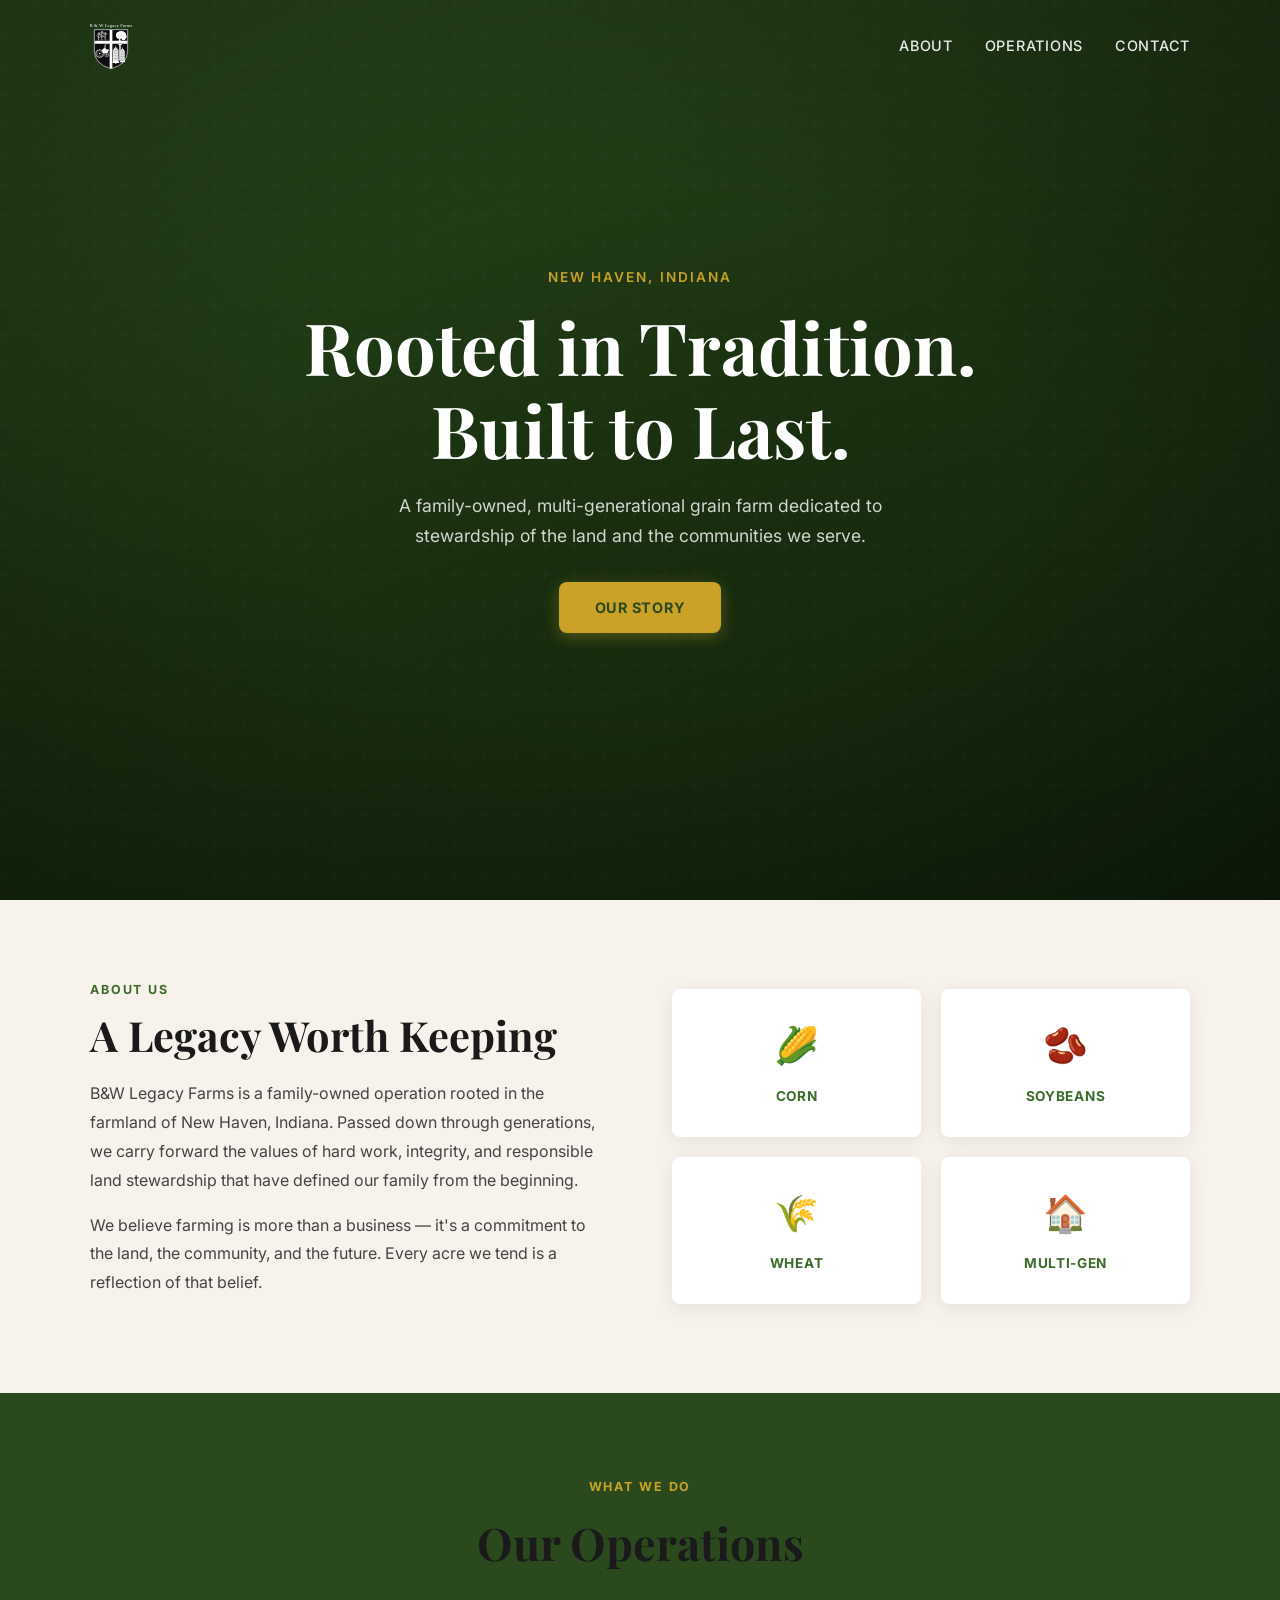
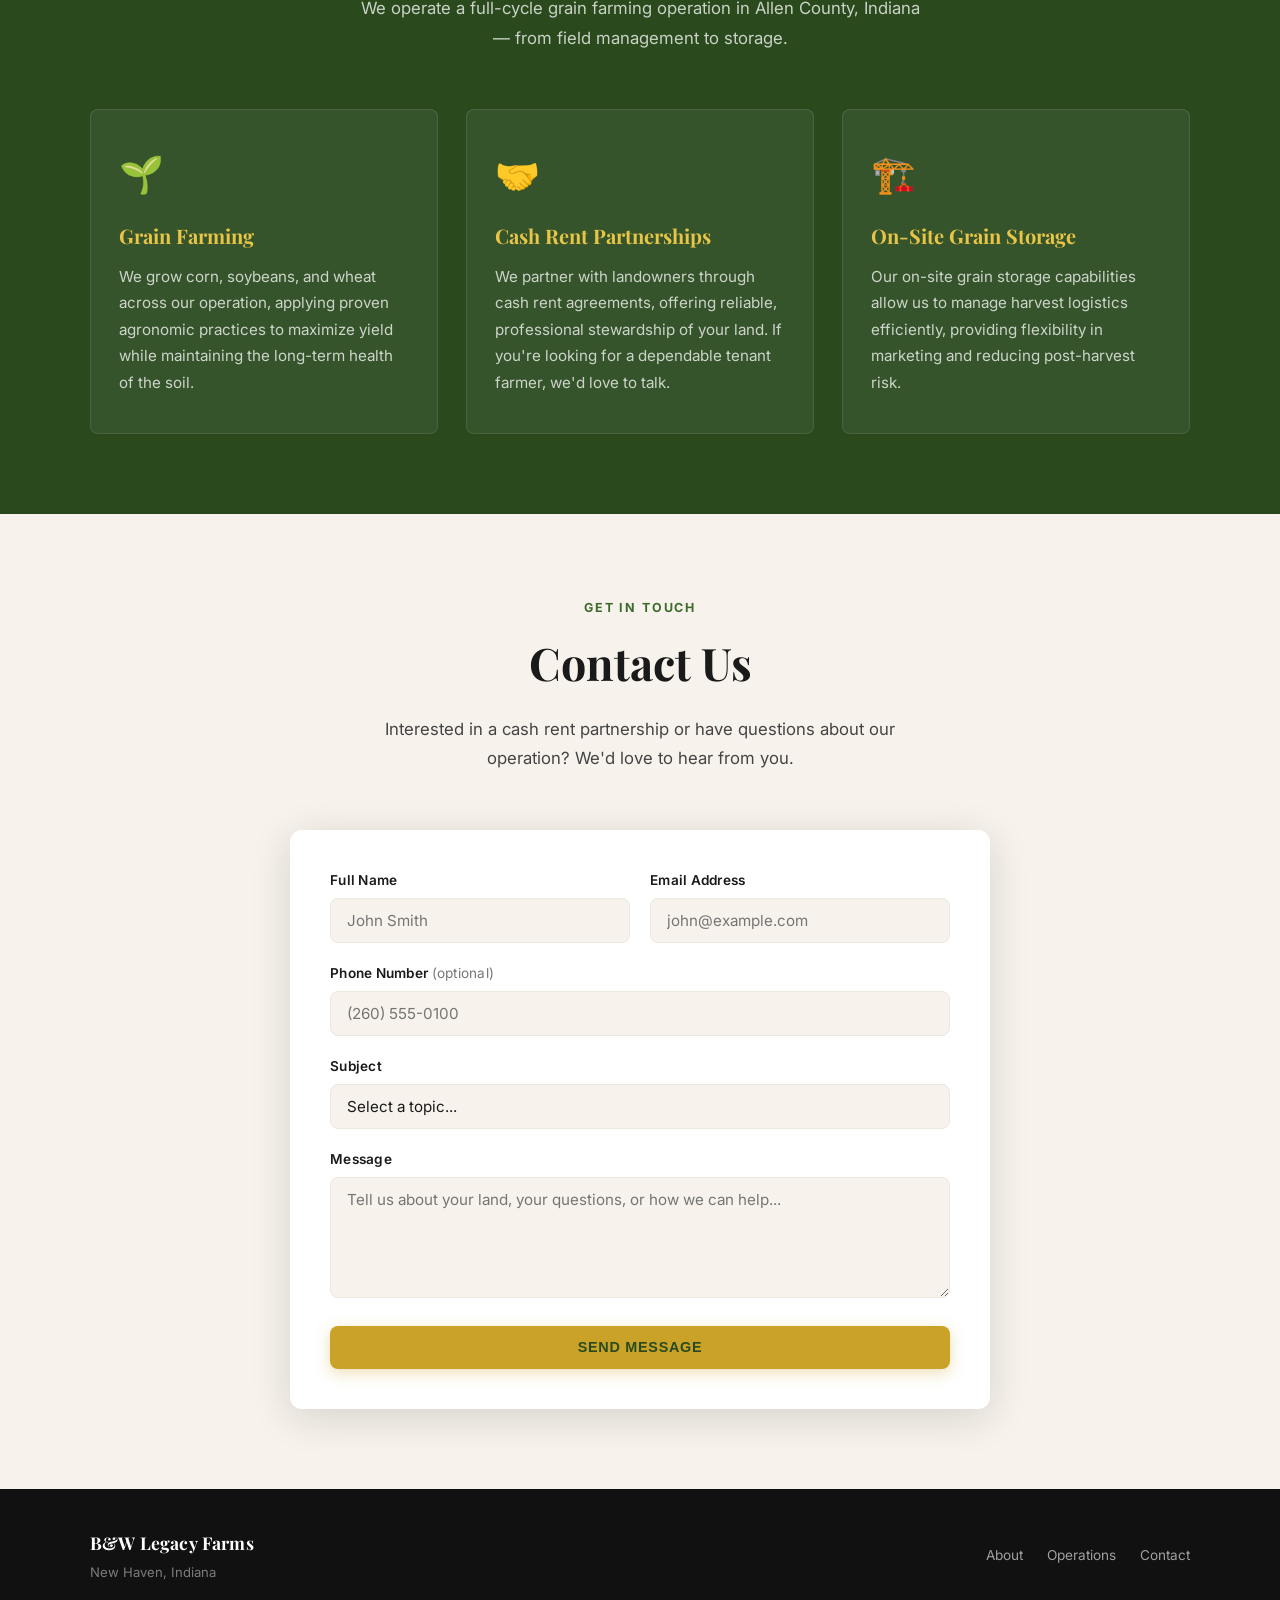
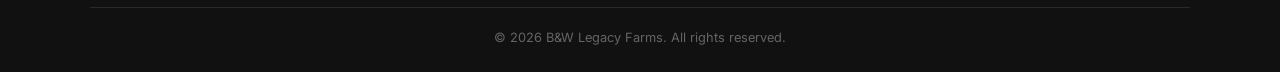
==== index.html @ fc4a896f "Initial commit: B&W Legacy Farms website" ====
<!DOCTYPE html>
<html lang="en">
<head>
  <meta charset="UTF-8" />
  <meta name="viewport" content="width=device-width, initial-scale=1.0" />
  <title>B&W Legacy Farms | New Haven, Indiana</title>
  <meta name="description" content="B&W Legacy Farms — a family-owned, multi-generational grain farm in New Haven, Indiana. Corn, soybeans, wheat, cash rentals, and on-site grain storage." />
  <link rel="stylesheet" href="css/style.css" />
  <link rel="preconnect" href="https://fonts.googleapis.com" />
  <link rel="preconnect" href="https://fonts.gstatic.com" crossorigin />
  <link href="https://fonts.googleapis.com/css2?family=Playfair+Display:wght@400;600;700&family=Inter:wght@300;400;500;600&display=swap" rel="stylesheet" />
</head>
<body>

  <!-- Navigation -->
  <nav id="navbar">
    <div class="nav-inner">
      <a href="#home" class="nav-logo">
        <img src="images/logo.svg" alt="B&W Legacy Farms" style="height:52px;width:auto;" />
      </a>
      <button class="nav-toggle" id="navToggle" aria-label="Toggle menu">&#9776;</button>
      <ul class="nav-links" id="navLinks">
        <li><a href="#about">About</a></li>
        <li><a href="#operations">Operations</a></li>
        <li><a href="#contact">Contact</a></li>
      </ul>
    </div>
  </nav>

  <!-- Hero -->
  <section id="home" class="hero">
    <div class="hero-overlay"></div>
    <div class="hero-content">
      <p class="hero-eyebrow">New Haven, Indiana</p>
      <h1>Rooted in Tradition.<br>Built to Last.</h1>
      <p class="hero-sub">A family-owned, multi-generational grain farm dedicated to stewardship of the land and the communities we serve.</p>
      <a href="#about" class="btn-primary">Our Story</a>
    </div>
  </section>

  <!-- About -->
  <section id="about" class="section section-light">
    <div class="container">
      <div class="section-grid">
        <div class="section-text">
          <span class="section-label">About Us</span>
          <h2>A Legacy Worth Keeping</h2>
          <p>B&W Legacy Farms is a family-owned operation rooted in the farmland of New Haven, Indiana. Passed down through generations, we carry forward the values of hard work, integrity, and responsible land stewardship that have defined our family from the beginning.</p>
          <p>We believe farming is more than a business — it's a commitment to the land, the community, and the future. Every acre we tend is a reflection of that belief.</p>
        </div>
        <div class="section-visual">
          <div class="stat-grid">
            <div class="stat-card">
              <span class="stat-icon">🌽</span>
              <span class="stat-label">Corn</span>
            </div>
            <div class="stat-card">
              <span class="stat-icon">🫘</span>
              <span class="stat-label">Soybeans</span>
            </div>
            <div class="stat-card">
              <span class="stat-icon">🌾</span>
              <span class="stat-label">Wheat</span>
            </div>
            <div class="stat-card">
              <span class="stat-icon">🏠</span>
              <span class="stat-label">Multi-Gen</span>
            </div>
          </div>
        </div>
      </div>
    </div>
  </section>

  <!-- Operations -->
  <section id="operations" class="section section-dark">
    <div class="container">
      <div class="section-header">
        <span class="section-label">What We Do</span>
        <h2>Our Operations</h2>
        <p class="section-intro">We operate a full-cycle grain farming operation in Allen County, Indiana — from field management to storage.</p>
      </div>
      <div class="ops-grid">
        <div class="ops-card">
          <div class="ops-icon">🌱</div>
          <h3>Grain Farming</h3>
          <p>We grow corn, soybeans, and wheat across our operation, applying proven agronomic practices to maximize yield while maintaining the long-term health of the soil.</p>
        </div>
        <div class="ops-card">
          <div class="ops-icon">🤝</div>
          <h3>Cash Rent Partnerships</h3>
          <p>We partner with landowners through cash rent agreements, offering reliable, professional stewardship of your land. If you're looking for a dependable tenant farmer, we'd love to talk.</p>
        </div>
        <div class="ops-card">
          <div class="ops-icon">🏗️</div>
          <h3>On-Site Grain Storage</h3>
          <p>Our on-site grain storage capabilities allow us to manage harvest logistics efficiently, providing flexibility in marketing and reducing post-harvest risk.</p>
        </div>
      </div>
    </div>
  </section>

  <!-- Contact -->
  <section id="contact" class="section section-light">
    <div class="container container-narrow">
      <div class="section-header">
        <span class="section-label">Get In Touch</span>
        <h2>Contact Us</h2>
        <p class="section-intro">Interested in a cash rent partnership or have questions about our operation? We'd love to hear from you.</p>
      </div>
      <form class="contact-form" name="contact" method="POST" data-netlify="true" action="/thank-you.html">
        <input type="hidden" name="form-name" value="contact" />
        <div class="form-row">
          <div class="form-group">
            <label for="name">Full Name</label>
            <input type="text" id="name" name="name" placeholder="John Smith" required />
          </div>
          <div class="form-group">
            <label for="email">Email Address</label>
            <input type="email" id="email" name="email" placeholder="john@example.com" required />
          </div>
        </div>
        <div class="form-group">
          <label for="phone">Phone Number <span class="optional">(optional)</span></label>
          <input type="tel" id="phone" name="phone" placeholder="(260) 555-0100" />
        </div>
        <div class="form-group">
          <label for="subject">Subject</label>
          <select id="subject" name="subject" required>
            <option value="" disabled selected>Select a topic...</option>
            <option value="cash-rent">Cash Rent Inquiry</option>
            <option value="grain-storage">Grain Storage</option>
            <option value="general">General Question</option>
            <option value="other">Other</option>
          </select>
        </div>
        <div class="form-group">
          <label for="message">Message</label>
          <textarea id="message" name="message" rows="5" placeholder="Tell us about your land, your questions, or how we can help..." required></textarea>
        </div>
        <button type="submit" class="btn-primary btn-full">Send Message</button>
      </form>
    </div>
  </section>

  <!-- Footer -->
  <footer class="footer">
    <div class="container">
      <div class="footer-inner">
        <div class="footer-brand">
          <span class="logo-text">B&W Legacy Farms</span>
          <p>New Haven, Indiana</p>
        </div>
        <div class="footer-links">
          <a href="#about">About</a>
          <a href="#operations">Operations</a>
          <a href="#contact">Contact</a>
        </div>
      </div>
      <div class="footer-bottom">
        <p>&copy; <span id="year"></span> B&W Legacy Farms. All rights reserved.</p>
      </div>
    </div>
  </footer>

  <!-- Thank you page redirect target -->
  <script>
    // Set current year in footer
    document.getElementById('year').textContent = new Date().getFullYear();

    // Mobile nav toggle
    const toggle = document.getElementById('navToggle');
    const links = document.getElementById('navLinks');
    toggle.addEventListener('click', () => links.classList.toggle('open'));

    // Close nav on link click (mobile)
    document.querySelectorAll('.nav-links a').forEach(a => {
      a.addEventListener('click', () => links.classList.remove('open'));
    });

    // Navbar scroll effect
    window.addEventListener('scroll', () => {
      document.getElementById('navbar').classList.toggle('scrolled', window.scrollY > 50);
    });

    // Smooth scroll for anchor links
    document.querySelectorAll('a[href^="#"]').forEach(anchor => {
      anchor.addEventListener('click', function(e) {
        e.preventDefault();
        const target = document.querySelector(this.getAttribute('href'));
        if (target) target.scrollIntoView({ behavior: 'smooth' });
      });
    });
  </script>
</body>
</html>
---- css/style.css ----
/* ===========================
   B&W Legacy Farms — Stylesheet
   =========================== */

:root {
  --green-dark:   #2a4a1e;
  --green-mid:    #3d6b2c;
  --green-light:  #5a8f42;
  --gold:         #c9a227;
  --gold-light:   #e8c547;
  --earth:        #6b4a2a;
  --cream:        #f7f3ec;
  --cream-dark:   #ede8df;
  --white:        #ffffff;
  --text-dark:    #1a1a1a;
  --text-mid:     #444444;
  --text-light:   #777777;
  --font-serif:   'Playfair Display', Georgia, serif;
  --font-sans:    'Inter', system-ui, sans-serif;
  --radius:       8px;
  --shadow:       0 4px 20px rgba(0,0,0,0.08);
  --shadow-lg:    0 8px 40px rgba(0,0,0,0.14);
  --transition:   0.3s ease;
}

/* Reset */
*, *::before, *::after { box-sizing: border-box; margin: 0; padding: 0; }
html { scroll-behavior: smooth; font-size: 16px; }
body { font-family: var(--font-sans); color: var(--text-dark); background: var(--white); line-height: 1.6; }
img { max-width: 100%; display: block; }
a { text-decoration: none; color: inherit; }

/* ===========================
   Navigation
   =========================== */
#navbar {
  position: fixed;
  top: 0; left: 0; right: 0;
  z-index: 1000;
  padding: 1.25rem 2rem;
  transition: background var(--transition), box-shadow var(--transition), padding var(--transition);
}
#navbar.scrolled {
  background: rgba(42, 74, 30, 0.97);
  box-shadow: 0 2px 20px rgba(0,0,0,0.2);
  padding: 0.85rem 2rem;
}
.nav-inner {
  max-width: 1100px;
  margin: 0 auto;
  display: flex;
  align-items: center;
  justify-content: space-between;
}
.nav-logo { display: flex; align-items: center; gap: 0.75rem; }
.nav-logo img { height: 44px; width: auto; }
.logo-text {
  font-family: var(--font-serif);
  font-size: 1.25rem;
  font-weight: 700;
  color: var(--white);
  letter-spacing: 0.01em;
}
.nav-links {
  list-style: none;
  display: flex;
  gap: 2rem;
}
.nav-links a {
  color: rgba(255,255,255,0.9);
  font-size: 0.9rem;
  font-weight: 500;
  letter-spacing: 0.05em;
  text-transform: uppercase;
  transition: color var(--transition);
}
.nav-links a:hover { color: var(--gold-light); }
.nav-toggle {
  display: none;
  background: none;
  border: none;
  color: var(--white);
  font-size: 1.5rem;
  cursor: pointer;
}

/* ===========================
   Hero
   =========================== */
.hero {
  min-height: 100vh;
  background: linear-gradient(160deg, var(--green-dark) 0%, #1a3010 50%, #0f200a 100%);
  display: flex;
  align-items: center;
  justify-content: center;
  text-align: center;
  position: relative;
  overflow: hidden;
}
.hero::before {
  content: '';
  position: absolute;
  inset: 0;
  background: url("data:image/svg+xml,%3Csvg width='60' height='60' viewBox='0 0 60 60' xmlns='http://www.w3.org/2000/svg'%3E%3Cg fill='none' fill-rule='evenodd'%3E%3Cg fill='%23ffffff' fill-opacity='0.015'%3E%3Cpath d='M36 34v-4h-2v4h-4v2h4v4h2v-4h4v-2h-4zm0-30V0h-2v4h-4v2h4v4h2V6h4V4h-4zM6 34v-4H4v4H0v2h4v4h2v-4h4v-2H6zM6 4V0H4v4H0v2h4v4h2V6h4V4H6z'/%3E%3C/g%3E%3C/g%3E%3C/svg%3E");
}
.hero-overlay {
  position: absolute;
  inset: 0;
  background: radial-gradient(ellipse at center, transparent 40%, rgba(0,0,0,0.3) 100%);
}
.hero-content {
  position: relative;
  z-index: 1;
  max-width: 750px;
  padding: 2rem;
}
.hero-eyebrow {
  font-size: 0.85rem;
  font-weight: 600;
  letter-spacing: 0.15em;
  text-transform: uppercase;
  color: var(--gold);
  margin-bottom: 1rem;
}
.hero h1 {
  font-family: var(--font-serif);
  font-size: clamp(2.5rem, 6vw, 4.5rem);
  font-weight: 700;
  color: var(--white);
  line-height: 1.15;
  margin-bottom: 1.25rem;
}
.hero-sub {
  font-size: 1.1rem;
  color: rgba(255,255,255,0.8);
  max-width: 560px;
  margin: 0 auto 2rem;
  line-height: 1.7;
}
.btn-primary {
  display: inline-block;
  background: var(--gold);
  color: var(--green-dark);
  font-weight: 700;
  font-size: 0.9rem;
  letter-spacing: 0.05em;
  text-transform: uppercase;
  padding: 0.85rem 2.25rem;
  border-radius: var(--radius);
  border: none;
  cursor: pointer;
  transition: background var(--transition), transform var(--transition), box-shadow var(--transition);
  box-shadow: 0 4px 15px rgba(201,162,39,0.35);
}
.btn-primary:hover {
  background: var(--gold-light);
  transform: translateY(-2px);
  box-shadow: 0 6px 20px rgba(201,162,39,0.45);
}
.btn-full { width: 100%; text-align: center; }

/* ===========================
   Sections
   =========================== */
.section { padding: 5rem 2rem; }
.section-light { background: var(--cream); }
.section-dark { background: var(--green-dark); }
.section-dark .section-label { color: var(--gold); }
.section-dark h2 { color: var(--white); }
.section-dark .section-intro { color: rgba(255,255,255,0.75); }

.container { max-width: 1100px; margin: 0 auto; }
.container-narrow { max-width: 700px; margin: 0 auto; }

.section-header { text-align: center; margin-bottom: 3.5rem; }
.section-label {
  display: inline-block;
  font-size: 0.78rem;
  font-weight: 700;
  letter-spacing: 0.15em;
  text-transform: uppercase;
  color: var(--green-mid);
  margin-bottom: 0.6rem;
}
.section-header h2 {
  font-family: var(--font-serif);
  font-size: clamp(1.9rem, 4vw, 2.8rem);
  font-weight: 700;
  color: var(--text-dark);
  margin-bottom: 1rem;
}
.section-intro {
  font-size: 1.05rem;
  color: var(--text-mid);
  max-width: 560px;
  margin: 0 auto;
  line-height: 1.75;
}

/* ===========================
   About Section
   =========================== */
.section-grid {
  display: grid;
  grid-template-columns: 1fr 1fr;
  gap: 4rem;
  align-items: center;
}
.section-text .section-label { display: block; }
.section-text h2 {
  font-family: var(--font-serif);
  font-size: clamp(1.9rem, 3.5vw, 2.6rem);
  font-weight: 700;
  margin-bottom: 1.25rem;
  line-height: 1.2;
}
.section-text p {
  color: var(--text-mid);
  margin-bottom: 1rem;
  line-height: 1.8;
  font-size: 1rem;
}

.stat-grid {
  display: grid;
  grid-template-columns: 1fr 1fr;
  gap: 1.25rem;
}
.stat-card {
  background: var(--white);
  border-radius: var(--radius);
  padding: 1.75rem 1.25rem;
  text-align: center;
  box-shadow: var(--shadow);
  transition: transform var(--transition), box-shadow var(--transition);
}
.stat-card:hover {
  transform: translateY(-4px);
  box-shadow: var(--shadow-lg);
}
.stat-icon { font-size: 2.25rem; display: block; margin-bottom: 0.5rem; }
.stat-label {
  font-size: 0.85rem;
  font-weight: 700;
  letter-spacing: 0.05em;
  text-transform: uppercase;
  color: var(--green-mid);
}

/* ===========================
   Operations Section
   =========================== */
.ops-grid {
  display: grid;
  grid-template-columns: repeat(3, 1fr);
  gap: 1.75rem;
}
.ops-card {
  background: rgba(255,255,255,0.06);
  border: 1px solid rgba(255,255,255,0.1);
  border-radius: var(--radius);
  padding: 2.25rem 1.75rem;
  transition: background var(--transition), transform var(--transition);
}
.ops-card:hover {
  background: rgba(255,255,255,0.1);
  transform: translateY(-4px);
}
.ops-icon { font-size: 2.25rem; margin-bottom: 1rem; }
.ops-card h3 {
  font-family: var(--font-serif);
  font-size: 1.25rem;
  color: var(--gold-light);
  margin-bottom: 0.75rem;
}
.ops-card p {
  color: rgba(255,255,255,0.75);
  font-size: 0.95rem;
  line-height: 1.75;
}

/* ===========================
   Contact Form
   =========================== */
.contact-form {
  background: var(--white);
  border-radius: 12px;
  padding: 2.5rem;
  box-shadow: var(--shadow-lg);
}
.form-row {
  display: grid;
  grid-template-columns: 1fr 1fr;
  gap: 1.25rem;
}
.form-group {
  margin-bottom: 1.25rem;
}
.form-group label {
  display: block;
  font-size: 0.85rem;
  font-weight: 600;
  color: var(--text-dark);
  margin-bottom: 0.4rem;
  letter-spacing: 0.02em;
}
.optional {
  font-weight: 400;
  color: var(--text-light);
}
.form-group input,
.form-group select,
.form-group textarea {
  width: 100%;
  padding: 0.75rem 1rem;
  border: 1.5px solid var(--cream-dark);
  border-radius: var(--radius);
  font-family: var(--font-sans);
  font-size: 0.95rem;
  color: var(--text-dark);
  background: var(--cream);
  transition: border-color var(--transition), box-shadow var(--transition);
  appearance: none;
}
.form-group input:focus,
.form-group select:focus,
.form-group textarea:focus {
  outline: none;
  border-color: var(--green-light);
  box-shadow: 0 0 0 3px rgba(90,143,66,0.15);
}
.form-group textarea { resize: vertical; min-height: 120px; }

/* ===========================
   Footer
   =========================== */
.footer {
  background: #111;
  color: rgba(255,255,255,0.7);
  padding: 2.5rem 2rem 1.5rem;
}
.footer-inner {
  display: flex;
  justify-content: space-between;
  align-items: center;
  flex-wrap: wrap;
  gap: 1rem;
  padding-bottom: 1.5rem;
  border-bottom: 1px solid rgba(255,255,255,0.1);
  margin-bottom: 1.25rem;
}
.footer-brand .logo-text { font-size: 1.1rem; }
.footer-brand p { font-size: 0.82rem; margin-top: 0.25rem; color: rgba(255,255,255,0.45); }
.footer-links { display: flex; gap: 1.5rem; }
.footer-links a {
  font-size: 0.85rem;
  color: rgba(255,255,255,0.6);
  transition: color var(--transition);
}
.footer-links a:hover { color: var(--gold); }
.footer-bottom { text-align: center; }
.footer-bottom p { font-size: 0.8rem; color: rgba(255,255,255,0.35); }

/* ===========================
   Responsive
   =========================== */
@media (max-width: 900px) {
  .section-grid { grid-template-columns: 1fr; gap: 2.5rem; }
  .ops-grid { grid-template-columns: 1fr; }
  .stat-grid { grid-template-columns: repeat(4, 1fr); }
}
@media (max-width: 640px) {
  .nav-links {
    display: none;
    flex-direction: column;
    gap: 0;
    position: absolute;
    top: 100%;
    left: 0; right: 0;
    background: rgba(42,74,30,0.98);
    padding: 1rem 0;
  }
  .nav-links.open { display: flex; }
  .nav-links li a {
    display: block;
    padding: 0.75rem 2rem;
  }
  .nav-toggle { display: block; }
  .form-row { grid-template-columns: 1fr; }
  .stat-grid { grid-template-columns: 1fr 1fr; }
  .contact-form { padding: 1.5rem; }
  .footer-inner { flex-direction: column; text-align: center; }
  .footer-links { justify-content: center; }
}
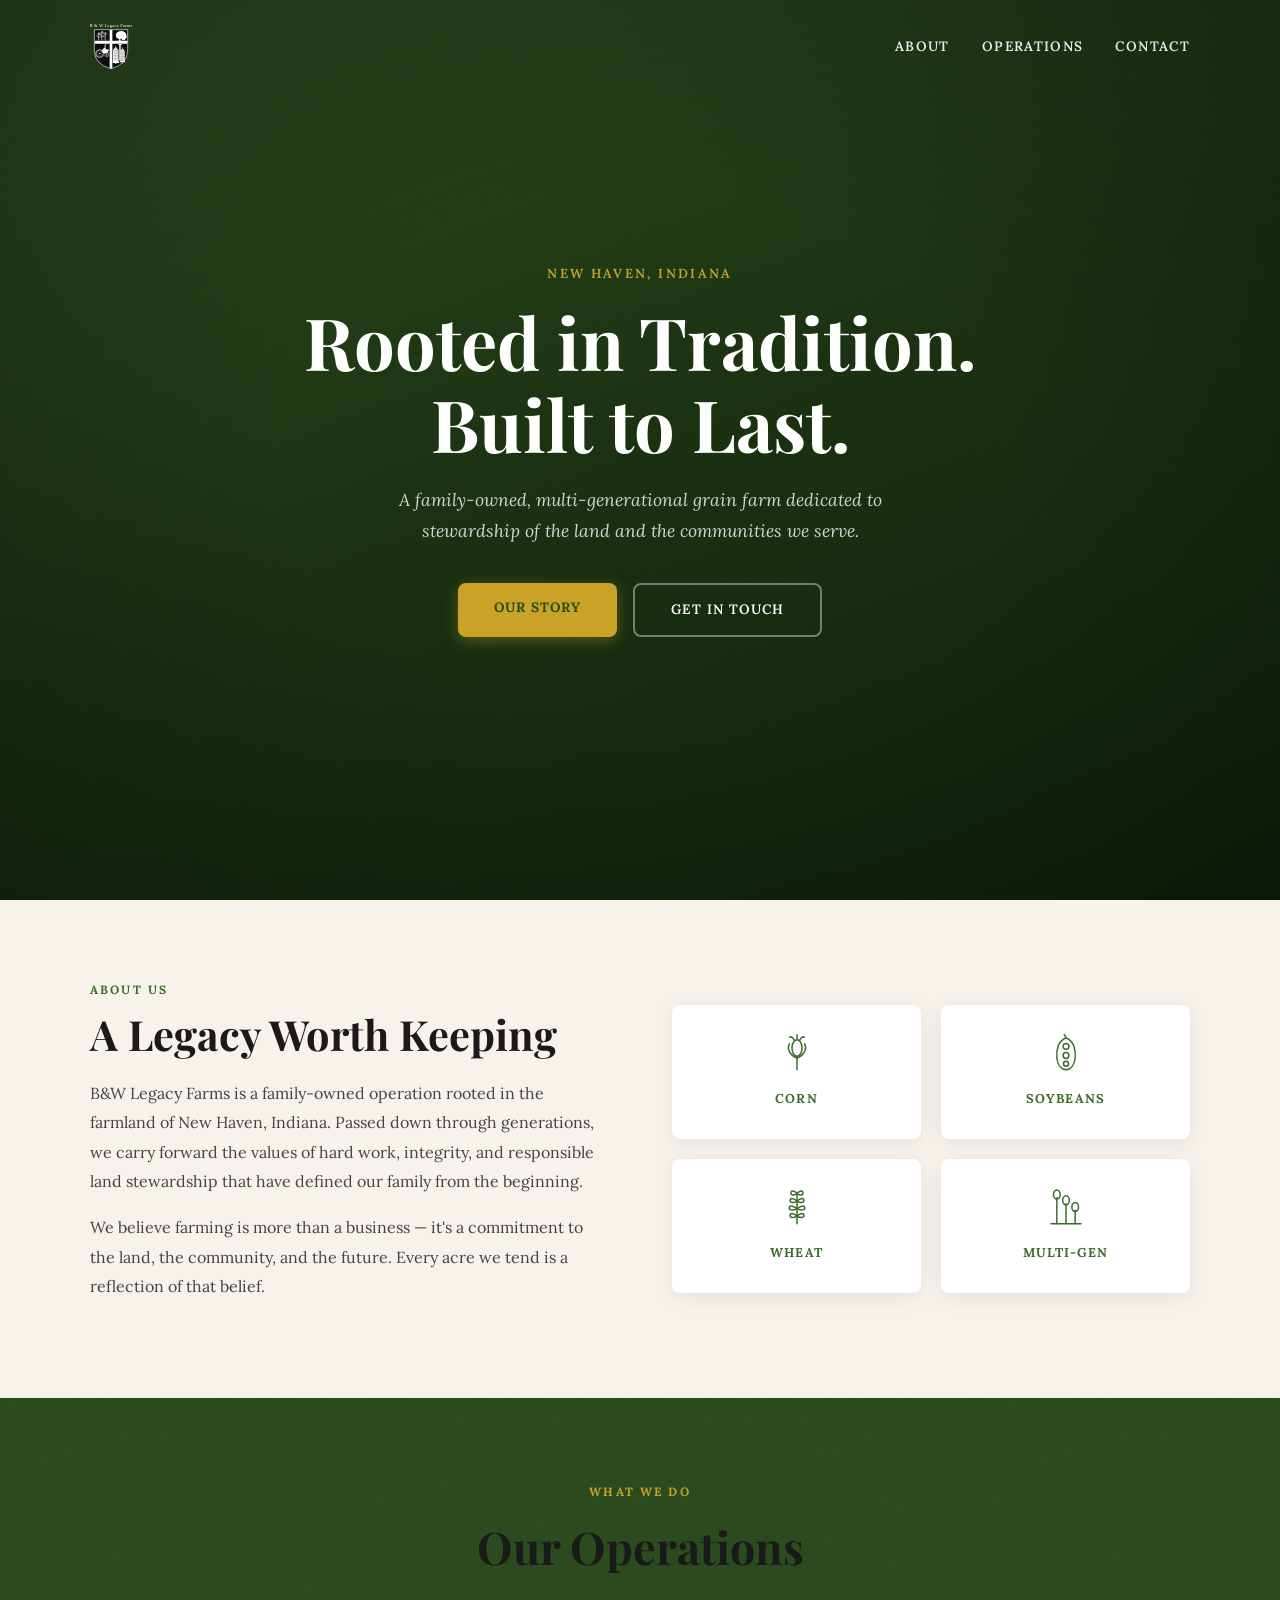
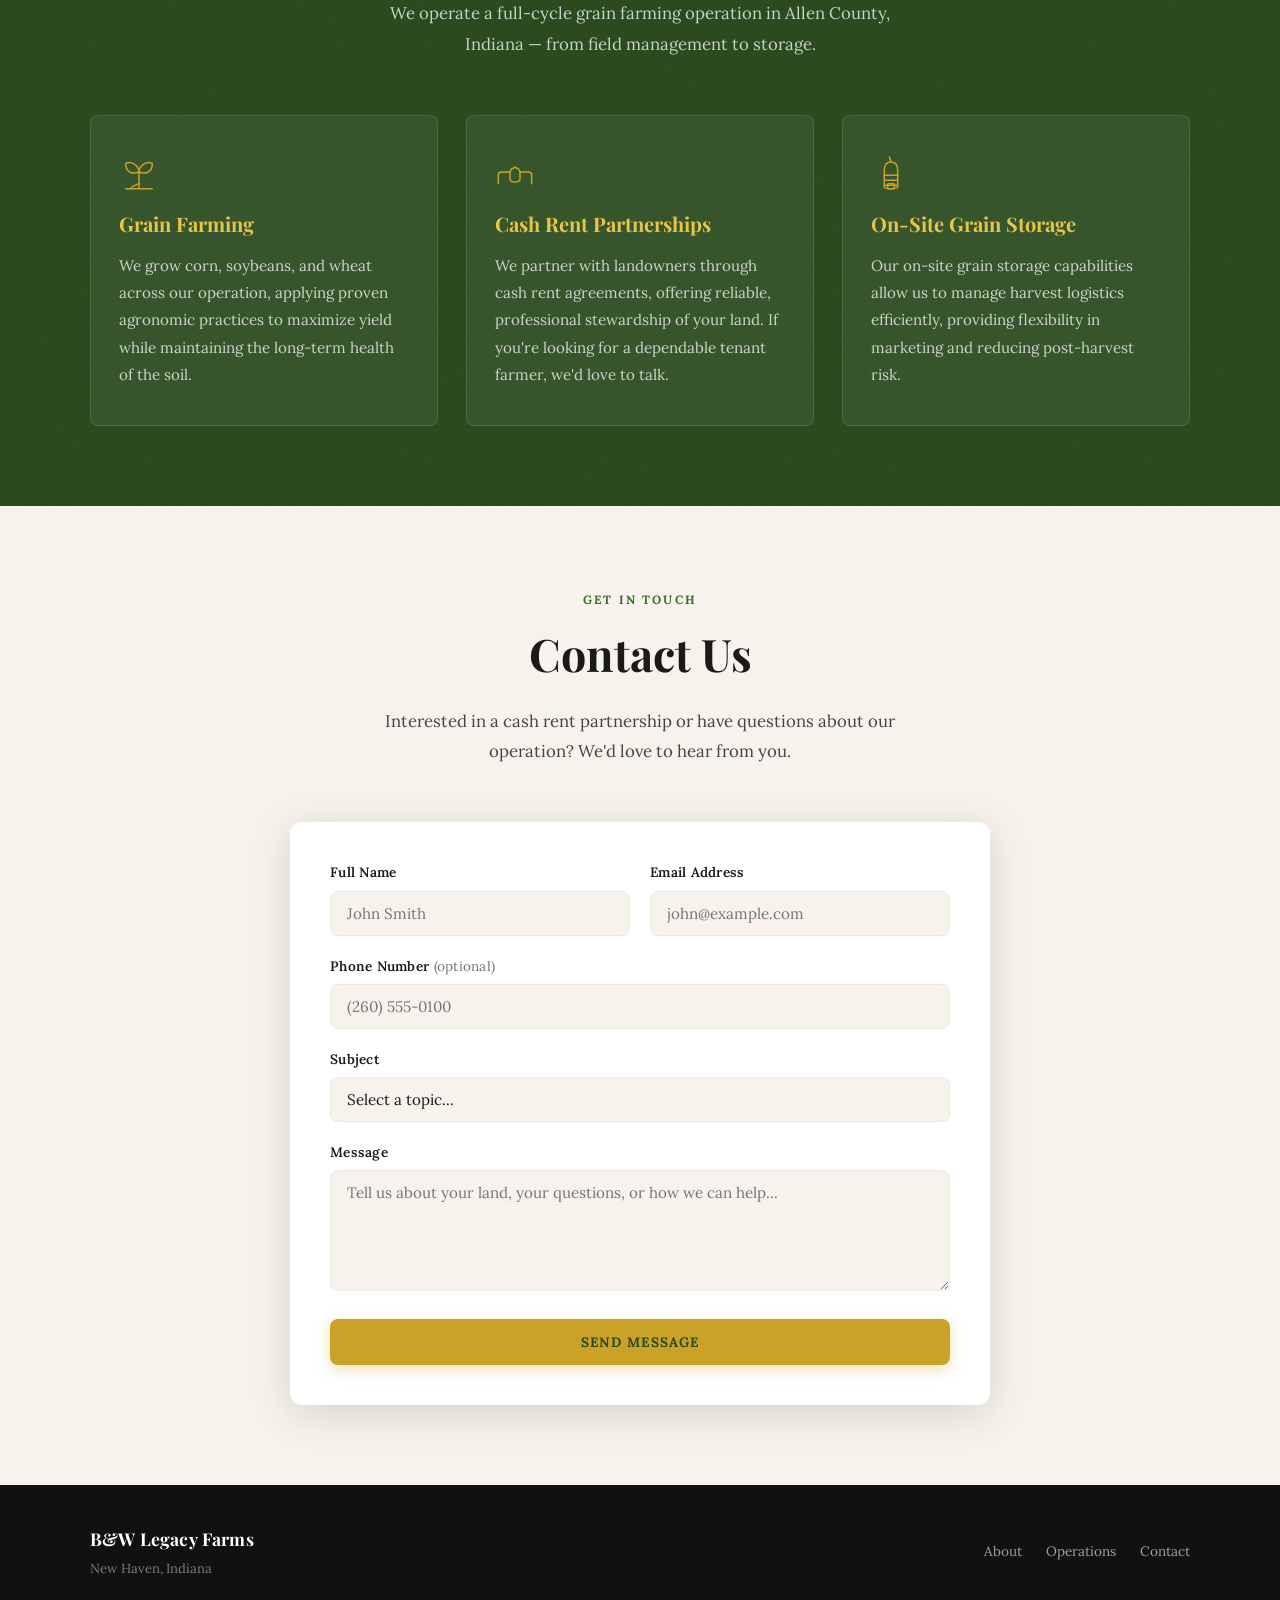
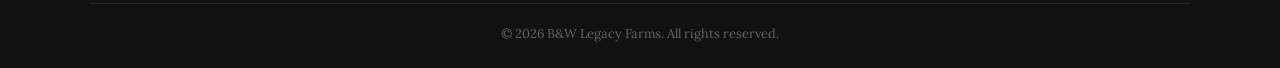
==== commit 94a08ebe: "Initial commit: BW Legacy Farms static site Single-page informational site with Lora/Playfair typogr" ====
--- a/index.html
+++ b/index.html
@@ -5,10 +5,11 @@
   <meta name="viewport" content="width=device-width, initial-scale=1.0" />
   <title>B&W Legacy Farms | New Haven, Indiana</title>
   <meta name="description" content="B&W Legacy Farms — a family-owned, multi-generational grain farm in New Haven, Indiana. Corn, soybeans, wheat, cash rentals, and on-site grain storage." />
+  <link rel="icon" href="images/logo.svg" type="image/svg+xml" />
   <link rel="stylesheet" href="css/style.css" />
   <link rel="preconnect" href="https://fonts.googleapis.com" />
   <link rel="preconnect" href="https://fonts.gstatic.com" crossorigin />
-  <link href="https://fonts.googleapis.com/css2?family=Playfair+Display:wght@400;600;700&family=Inter:wght@300;400;500;600&display=swap" rel="stylesheet" />
+  <link href="https://fonts.googleapis.com/css2?family=Playfair+Display:wght@400;600;700&family=Lora:ital,wght@0,400;0,500;0,600;1,400&display=swap" rel="stylesheet" />
 </head>
 <body>
 
@@ -34,7 +35,10 @@
       <p class="hero-eyebrow">New Haven, Indiana</p>
       <h1>Rooted in Tradition.<br>Built to Last.</h1>
       <p class="hero-sub">A family-owned, multi-generational grain farm dedicated to stewardship of the land and the communities we serve.</p>
-      <a href="#about" class="btn-primary">Our Story</a>
+      <div class="hero-cta">
+        <a href="#about" class="btn-primary">Our Story</a>
+        <a href="#contact" class="btn-secondary">Get In Touch</a>
+      </div>
     </div>
   </section>
 
@@ -42,7 +46,7 @@
   <section id="about" class="section section-light">
     <div class="container">
       <div class="section-grid">
-        <div class="section-text">
+        <div class="section-text animate-in">
           <span class="section-label">About Us</span>
           <h2>A Legacy Worth Keeping</h2>
           <p>B&W Legacy Farms is a family-owned operation rooted in the farmland of New Haven, Indiana. Passed down through generations, we carry forward the values of hard work, integrity, and responsible land stewardship that have defined our family from the beginning.</p>
@@ -50,22 +54,71 @@
         </div>
         <div class="section-visual">
           <div class="stat-grid">
-            <div class="stat-card">
-              <span class="stat-icon">🌽</span>
+
+            <div class="stat-card animate-in">
+              <span class="stat-icon">
+                <svg class="icon-svg" viewBox="0 0 48 48" fill="none" stroke="currentColor" stroke-width="1.8" stroke-linecap="round" stroke-linejoin="round" aria-hidden="true">
+                  <!-- Corn: stalk, husk leaves, cob body, silk -->
+                  <line x1="24" y1="44" x2="24" y2="28"/>
+                  <path d="M24 30 C17 28 11 20 15 13"/>
+                  <path d="M24 30 C31 28 37 20 33 13"/>
+                  <ellipse cx="24" cy="18" rx="6" ry="10"/>
+                  <path d="M21 9 C19 5 17 4 15 5"/>
+                  <line x1="24" y1="8" x2="24" y2="2"/>
+                  <path d="M27 9 C29 5 31 4 33 5"/>
+                </svg>
+              </span>
               <span class="stat-label">Corn</span>
             </div>
-            <div class="stat-card">
-              <span class="stat-icon">🫘</span>
+
+            <div class="stat-card animate-in animate-delay-1">
+              <span class="stat-icon">
+                <svg class="icon-svg" viewBox="0 0 48 48" fill="none" stroke="currentColor" stroke-width="1.8" stroke-linecap="round" stroke-linejoin="round" aria-hidden="true">
+                  <!-- Soybean pod with visible beans -->
+                  <path d="M24 6 C15 9 12 20 13 30 C14 38 18 44 24 44 C30 44 34 38 35 30 C36 20 33 9 24 6Z"/>
+                  <circle cx="24" cy="16" r="3.5"/>
+                  <circle cx="24" cy="27" r="3.5"/>
+                  <circle cx="24" cy="37" r="3"/>
+                  <line x1="24" y1="6" x2="22" y2="2"/>
+                </svg>
+              </span>
               <span class="stat-label">Soybeans</span>
             </div>
-            <div class="stat-card">
-              <span class="stat-icon">🌾</span>
+
+            <div class="stat-card animate-in animate-delay-2">
+              <span class="stat-icon">
+                <svg class="icon-svg" viewBox="0 0 48 48" fill="none" stroke="currentColor" stroke-width="1.8" stroke-linecap="round" stroke-linejoin="round" aria-hidden="true">
+                  <!-- Wheat stalk with grain pairs -->
+                  <line x1="24" y1="44" x2="24" y2="8"/>
+                  <path d="M24 8 C22 5 18 4 17 6 C16 8 18 12 24 8Z"/>
+                  <path d="M24 8 C26 5 30 4 31 6 C32 8 30 12 24 8Z"/>
+                  <path d="M24 17 C21 14 17 13 16 15 C15 17 17 21 24 17Z"/>
+                  <path d="M24 17 C27 14 31 13 32 15 C33 17 31 21 24 17Z"/>
+                  <path d="M24 26 C20 23 16 22 15 24 C14 26 16 30 24 26Z"/>
+                  <path d="M24 26 C28 23 32 22 33 24 C34 26 32 30 24 26Z"/>
+                  <path d="M24 35 C21 32 17 31 16 33 C15 35 17 39 24 35Z"/>
+                  <path d="M24 35 C27 32 31 31 32 33 C33 35 31 39 24 35Z"/>
+                </svg>
+              </span>
               <span class="stat-label">Wheat</span>
             </div>
-            <div class="stat-card">
-              <span class="stat-icon">🏠</span>
+
+            <div class="stat-card animate-in animate-delay-3">
+              <span class="stat-icon">
+                <svg class="icon-svg" viewBox="0 0 48 48" fill="none" stroke="currentColor" stroke-width="1.8" stroke-linecap="round" stroke-linejoin="round" aria-hidden="true">
+                  <!-- Multi-gen: three wheat stalks of decreasing height -->
+                  <line x1="6" y1="44" x2="42" y2="44"/>
+                  <line x1="13" y1="44" x2="13" y2="13"/>
+                  <ellipse cx="13" cy="9" rx="4" ry="5.5"/>
+                  <line x1="24" y1="44" x2="24" y2="20"/>
+                  <ellipse cx="24" cy="16" rx="4" ry="5.5"/>
+                  <line x1="35" y1="44" x2="35" y2="28"/>
+                  <ellipse cx="35" cy="24" rx="4" ry="5.5"/>
+                </svg>
+              </span>
               <span class="stat-label">Multi-Gen</span>
             </div>
+
           </div>
         </div>
       </div>
@@ -75,27 +128,59 @@
   <!-- Operations -->
   <section id="operations" class="section section-dark">
     <div class="container">
-      <div class="section-header">
+      <div class="section-header animate-in">
         <span class="section-label">What We Do</span>
         <h2>Our Operations</h2>
         <p class="section-intro">We operate a full-cycle grain farming operation in Allen County, Indiana — from field management to storage.</p>
       </div>
       <div class="ops-grid">
-        <div class="ops-card">
-          <div class="ops-icon">🌱</div>
+
+        <div class="ops-card animate-in">
+          <div class="ops-icon">
+            <svg class="icon-svg" viewBox="0 0 48 48" fill="none" stroke="currentColor" stroke-width="1.8" stroke-linecap="round" stroke-linejoin="round" aria-hidden="true">
+              <!-- Sprouting seedling with two leaves and ground line -->
+              <line x1="8" y1="44" x2="40" y2="44"/>
+              <line x1="24" y1="44" x2="24" y2="24"/>
+              <path d="M24 24 C24 16 14 10 8 14 C8 22 14 28 24 24Z"/>
+              <path d="M24 24 C24 16 34 10 40 14 C40 22 34 28 24 24Z"/>
+              <path d="M24 38 C20 40 16 40 14 44"/>
+            </svg>
+          </div>
           <h3>Grain Farming</h3>
           <p>We grow corn, soybeans, and wheat across our operation, applying proven agronomic practices to maximize yield while maintaining the long-term health of the soil.</p>
         </div>
-        <div class="ops-card">
-          <div class="ops-icon">🤝</div>
+
+        <div class="ops-card animate-in animate-delay-1">
+          <div class="ops-icon">
+            <svg class="icon-svg" viewBox="0 0 48 48" fill="none" stroke="currentColor" stroke-width="1.8" stroke-linecap="round" stroke-linejoin="round" aria-hidden="true">
+              <!-- Handshake: two arms clasping in the middle -->
+              <path d="M4 38 L4 28 Q4 24 8 24 L18 24"/>
+              <path d="M44 38 L44 28 Q44 24 40 24 L30 24"/>
+              <path d="M18 24 Q20 18 22 20 Q24 16 26 20 Q28 18 30 24"/>
+              <path d="M18 24 L18 32 Q18 36 24 36 Q30 36 30 32 L30 24"/>
+            </svg>
+          </div>
           <h3>Cash Rent Partnerships</h3>
           <p>We partner with landowners through cash rent agreements, offering reliable, professional stewardship of your land. If you're looking for a dependable tenant farmer, we'd love to talk.</p>
         </div>
-        <div class="ops-card">
-          <div class="ops-icon">🏗️</div>
+
+        <div class="ops-card animate-in animate-delay-2">
+          <div class="ops-icon">
+            <svg class="icon-svg" viewBox="0 0 48 48" fill="none" stroke="currentColor" stroke-width="1.8" stroke-linecap="round" stroke-linejoin="round" aria-hidden="true">
+              <!-- Grain bin: cylindrical body, dome top, horizontal bands, door -->
+              <path d="M16 22 L16 42 Q16 44 24 44 Q32 44 32 42 L32 22"/>
+              <path d="M16 22 Q16 12 24 12 Q32 12 32 22"/>
+              <line x1="24" y1="12" x2="22" y2="6"/>
+              <line x1="16" y1="28" x2="32" y2="28"/>
+              <line x1="16" y1="34" x2="32" y2="34"/>
+              <line x1="16" y1="40" x2="32" y2="40"/>
+              <rect x="20" y="38" width="8" height="6" rx="1"/>
+            </svg>
+          </div>
           <h3>On-Site Grain Storage</h3>
           <p>Our on-site grain storage capabilities allow us to manage harvest logistics efficiently, providing flexibility in marketing and reducing post-harvest risk.</p>
         </div>
+
       </div>
     </div>
   </section>
@@ -103,12 +188,12 @@
   <!-- Contact -->
   <section id="contact" class="section section-light">
     <div class="container container-narrow">
-      <div class="section-header">
+      <div class="section-header animate-in">
         <span class="section-label">Get In Touch</span>
         <h2>Contact Us</h2>
         <p class="section-intro">Interested in a cash rent partnership or have questions about our operation? We'd love to hear from you.</p>
       </div>
-      <form class="contact-form" name="contact" method="POST" data-netlify="true" action="/thank-you.html">
+      <form class="contact-form animate-in animate-delay-1" name="contact" method="POST" data-netlify="true" action="/thank-you.html">
         <input type="hidden" name="form-name" value="contact" />
         <div class="form-row">
           <div class="form-group">
@@ -163,27 +248,20 @@
     </div>
   </footer>
 
-  <!-- Thank you page redirect target -->
   <script>
-    // Set current year in footer
     document.getElementById('year').textContent = new Date().getFullYear();
 
-    // Mobile nav toggle
     const toggle = document.getElementById('navToggle');
     const links = document.getElementById('navLinks');
     toggle.addEventListener('click', () => links.classList.toggle('open'));
-
-    // Close nav on link click (mobile)
     document.querySelectorAll('.nav-links a').forEach(a => {
       a.addEventListener('click', () => links.classList.remove('open'));
     });
 
-    // Navbar scroll effect
     window.addEventListener('scroll', () => {
       document.getElementById('navbar').classList.toggle('scrolled', window.scrollY > 50);
     });
 
-    // Smooth scroll for anchor links
     document.querySelectorAll('a[href^="#"]').forEach(anchor => {
       anchor.addEventListener('click', function(e) {
         e.preventDefault();
@@ -191,6 +269,18 @@
         if (target) target.scrollIntoView({ behavior: 'smooth' });
       });
     });
+
+    // Scroll entrance animations
+    const observer = new IntersectionObserver((entries) => {
+      entries.forEach(entry => {
+        if (entry.isIntersecting) {
+          entry.target.classList.add('visible');
+          observer.unobserve(entry.target);
+        }
+      });
+    }, { threshold: 0.12 });
+
+    document.querySelectorAll('.animate-in').forEach(el => observer.observe(el));
   </script>
 </body>
 </html>
--- a/css/style.css
+++ b/css/style.css
@@ -16,7 +16,7 @@
   --text-mid:     #444444;
   --text-light:   #777777;
   --font-serif:   'Playfair Display', Georgia, serif;
-  --font-sans:    'Inter', system-ui, sans-serif;
+  --font-body:    'Lora', Georgia, serif;
   --radius:       8px;
   --shadow:       0 4px 20px rgba(0,0,0,0.08);
   --shadow-lg:    0 8px 40px rgba(0,0,0,0.14);
@@ -26,9 +26,25 @@
 /* Reset */
 *, *::before, *::after { box-sizing: border-box; margin: 0; padding: 0; }
 html { scroll-behavior: smooth; font-size: 16px; }
-body { font-family: var(--font-sans); color: var(--text-dark); background: var(--white); line-height: 1.6; }
+body { font-family: var(--font-body); color: var(--text-dark); background: var(--white); line-height: 1.6; }
 img { max-width: 100%; display: block; }
 a { text-decoration: none; color: inherit; }
+
+/* ===========================
+   Scroll Entrance Animations
+   =========================== */
+.animate-in {
+  opacity: 0;
+  transform: translateY(28px);
+  transition: opacity 0.75s ease, transform 0.75s ease;
+}
+.animate-in.visible {
+  opacity: 1;
+  transform: translateY(0);
+}
+.animate-delay-1 { transition-delay: 0.12s; }
+.animate-delay-2 { transition-delay: 0.24s; }
+.animate-delay-3 { transition-delay: 0.36s; }
 
 /* ===========================
    Navigation
@@ -68,9 +84,10 @@
 }
 .nav-links a {
   color: rgba(255,255,255,0.9);
-  font-size: 0.9rem;
-  font-weight: 500;
-  letter-spacing: 0.05em;
+  font-family: var(--font-body);
+  font-size: 0.85rem;
+  font-weight: 600;
+  letter-spacing: 0.1em;
   text-transform: uppercase;
   transition: color var(--transition);
 }
@@ -97,12 +114,19 @@
   position: relative;
   overflow: hidden;
 }
+
+/* Grain texture overlay */
 .hero::before {
   content: '';
   position: absolute;
   inset: 0;
-  background: url("data:image/svg+xml,%3Csvg width='60' height='60' viewBox='0 0 60 60' xmlns='http://www.w3.org/2000/svg'%3E%3Cg fill='none' fill-rule='evenodd'%3E%3Cg fill='%23ffffff' fill-opacity='0.015'%3E%3Cpath d='M36 34v-4h-2v4h-4v2h4v4h2v-4h4v-2h-4zm0-30V0h-2v4h-4v2h4v4h2V6h4V4h-4zM6 34v-4H4v4H0v2h4v4h2v-4h4v-2H6zM6 4V0H4v4H0v2h4v4h2V6h4V4H6z'/%3E%3C/g%3E%3C/g%3E%3C/svg%3E");
-}
+  background-image: url("data:image/svg+xml,%3Csvg xmlns='http://www.w3.org/2000/svg' width='250' height='250'%3E%3Cfilter id='noise'%3E%3CfeTurbulence type='fractalNoise' baseFrequency='0.65' numOctaves='3' stitchTiles='stitch'/%3E%3CfeColorMatrix type='saturate' values='0'/%3E%3C/filter%3E%3Crect width='250' height='250' filter='url(%23noise)'/%3E%3C/svg%3E");
+  background-size: 250px 250px;
+  opacity: 0.12;
+  mix-blend-mode: overlay;
+  pointer-events: none;
+}
+
 .hero-overlay {
   position: absolute;
   inset: 0;
@@ -115,12 +139,13 @@
   padding: 2rem;
 }
 .hero-eyebrow {
-  font-size: 0.85rem;
+  font-size: 0.82rem;
   font-weight: 600;
-  letter-spacing: 0.15em;
+  letter-spacing: 0.18em;
   text-transform: uppercase;
   color: var(--gold);
   margin-bottom: 1rem;
+  font-family: var(--font-body);
 }
 .hero h1 {
   font-family: var(--font-serif);
@@ -134,18 +159,26 @@
   font-size: 1.1rem;
   color: rgba(255,255,255,0.8);
   max-width: 560px;
-  margin: 0 auto 2rem;
-  line-height: 1.7;
+  margin: 0 auto 2.25rem;
+  line-height: 1.75;
+  font-style: italic;
+}
+.hero-cta {
+  display: flex;
+  gap: 1rem;
+  justify-content: center;
+  flex-wrap: wrap;
 }
 .btn-primary {
   display: inline-block;
   background: var(--gold);
   color: var(--green-dark);
-  font-weight: 700;
-  font-size: 0.9rem;
-  letter-spacing: 0.05em;
-  text-transform: uppercase;
-  padding: 0.85rem 2.25rem;
+  font-family: var(--font-body);
+  font-weight: 700;
+  font-size: 0.85rem;
+  letter-spacing: 0.08em;
+  text-transform: uppercase;
+  padding: 0.9rem 2.25rem;
   border-radius: var(--radius);
   border: none;
   cursor: pointer;
@@ -157,6 +190,26 @@
   transform: translateY(-2px);
   box-shadow: 0 6px 20px rgba(201,162,39,0.45);
 }
+.btn-secondary {
+  display: inline-block;
+  background: transparent;
+  color: var(--white);
+  font-family: var(--font-body);
+  font-weight: 600;
+  font-size: 0.85rem;
+  letter-spacing: 0.08em;
+  text-transform: uppercase;
+  padding: 0.9rem 2.25rem;
+  border-radius: var(--radius);
+  border: 2px solid rgba(255,255,255,0.4);
+  cursor: pointer;
+  transition: background var(--transition), border-color var(--transition), transform var(--transition);
+}
+.btn-secondary:hover {
+  background: rgba(255,255,255,0.1);
+  border-color: rgba(255,255,255,0.75);
+  transform: translateY(-2px);
+}
 .btn-full { width: 100%; text-align: center; }
 
 /* ===========================
@@ -164,7 +217,21 @@
    =========================== */
 .section { padding: 5rem 2rem; }
 .section-light { background: var(--cream); }
-.section-dark { background: var(--green-dark); }
+.section-dark {
+  background: var(--green-dark);
+  position: relative;
+  overflow: hidden;
+}
+.section-dark::before {
+  content: '';
+  position: absolute;
+  inset: 0;
+  background-image: url("data:image/svg+xml,%3Csvg xmlns='http://www.w3.org/2000/svg' width='250' height='250'%3E%3Cfilter id='noise'%3E%3CfeTurbulence type='fractalNoise' baseFrequency='0.65' numOctaves='3' stitchTiles='stitch'/%3E%3CfeColorMatrix type='saturate' values='0'/%3E%3C/filter%3E%3Crect width='250' height='250' filter='url(%23noise)'/%3E%3C/svg%3E");
+  background-size: 250px 250px;
+  opacity: 0.06;
+  mix-blend-mode: overlay;
+  pointer-events: none;
+}
 .section-dark .section-label { color: var(--gold); }
 .section-dark h2 { color: var(--white); }
 .section-dark .section-intro { color: rgba(255,255,255,0.75); }
@@ -175,9 +242,10 @@
 .section-header { text-align: center; margin-bottom: 3.5rem; }
 .section-label {
   display: inline-block;
-  font-size: 0.78rem;
-  font-weight: 700;
-  letter-spacing: 0.15em;
+  font-family: var(--font-body);
+  font-size: 0.75rem;
+  font-weight: 700;
+  letter-spacing: 0.18em;
   text-transform: uppercase;
   color: var(--green-mid);
   margin-bottom: 0.6rem;
@@ -194,7 +262,7 @@
   color: var(--text-mid);
   max-width: 560px;
   margin: 0 auto;
-  line-height: 1.75;
+  line-height: 1.8;
 }
 
 /* ===========================
@@ -217,7 +285,7 @@
 .section-text p {
   color: var(--text-mid);
   margin-bottom: 1rem;
-  line-height: 1.8;
+  line-height: 1.85;
   font-size: 1rem;
 }
 
@@ -238,13 +306,30 @@
   transform: translateY(-4px);
   box-shadow: var(--shadow-lg);
 }
-.stat-icon { font-size: 2.25rem; display: block; margin-bottom: 0.5rem; }
+.stat-icon {
+  display: flex;
+  justify-content: center;
+  margin-bottom: 0.75rem;
+}
+.stat-icon .icon-svg {
+  color: var(--green-mid);
+}
 .stat-label {
-  font-size: 0.85rem;
-  font-weight: 700;
-  letter-spacing: 0.05em;
+  font-family: var(--font-body);
+  font-size: 0.8rem;
+  font-weight: 700;
+  letter-spacing: 0.08em;
   text-transform: uppercase;
   color: var(--green-mid);
+}
+
+/* ===========================
+   Icon SVG base styles
+   =========================== */
+.icon-svg {
+  display: block;
+  width: 40px;
+  height: 40px;
 }
 
 /* ===========================
@@ -254,6 +339,8 @@
   display: grid;
   grid-template-columns: repeat(3, 1fr);
   gap: 1.75rem;
+  position: relative;
+  z-index: 1;
 }
 .ops-card {
   background: rgba(255,255,255,0.06);
@@ -266,7 +353,12 @@
   background: rgba(255,255,255,0.1);
   transform: translateY(-4px);
 }
-.ops-icon { font-size: 2.25rem; margin-bottom: 1rem; }
+.ops-icon {
+  margin-bottom: 1rem;
+}
+.ops-icon .icon-svg {
+  color: var(--gold);
+}
 .ops-card h3 {
   font-family: var(--font-serif);
   font-size: 1.25rem;
@@ -276,7 +368,11 @@
 .ops-card p {
   color: rgba(255,255,255,0.75);
   font-size: 0.95rem;
-  line-height: 1.75;
+  line-height: 1.8;
+}
+.section-header {
+  position: relative;
+  z-index: 1;
 }
 
 /* ===========================
@@ -298,6 +394,7 @@
 }
 .form-group label {
   display: block;
+  font-family: var(--font-body);
   font-size: 0.85rem;
   font-weight: 600;
   color: var(--text-dark);
@@ -315,7 +412,7 @@
   padding: 0.75rem 1rem;
   border: 1.5px solid var(--cream-dark);
   border-radius: var(--radius);
-  font-family: var(--font-sans);
+  font-family: var(--font-body);
   font-size: 0.95rem;
   color: var(--text-dark);
   background: var(--cream);
@@ -349,7 +446,11 @@
   border-bottom: 1px solid rgba(255,255,255,0.1);
   margin-bottom: 1.25rem;
 }
-.footer-brand .logo-text { font-size: 1.1rem; }
+.footer-brand .logo-text {
+  font-family: var(--font-serif);
+  font-size: 1.1rem;
+  color: var(--white);
+}
 .footer-brand p { font-size: 0.82rem; margin-top: 0.25rem; color: rgba(255,255,255,0.45); }
 .footer-links { display: flex; gap: 1.5rem; }
 .footer-links a {
@@ -391,4 +492,6 @@
   .contact-form { padding: 1.5rem; }
   .footer-inner { flex-direction: column; text-align: center; }
   .footer-links { justify-content: center; }
-}
+  .hero-cta { flex-direction: column; align-items: center; }
+  .btn-secondary { width: 100%; max-width: 280px; text-align: center; }
+}
